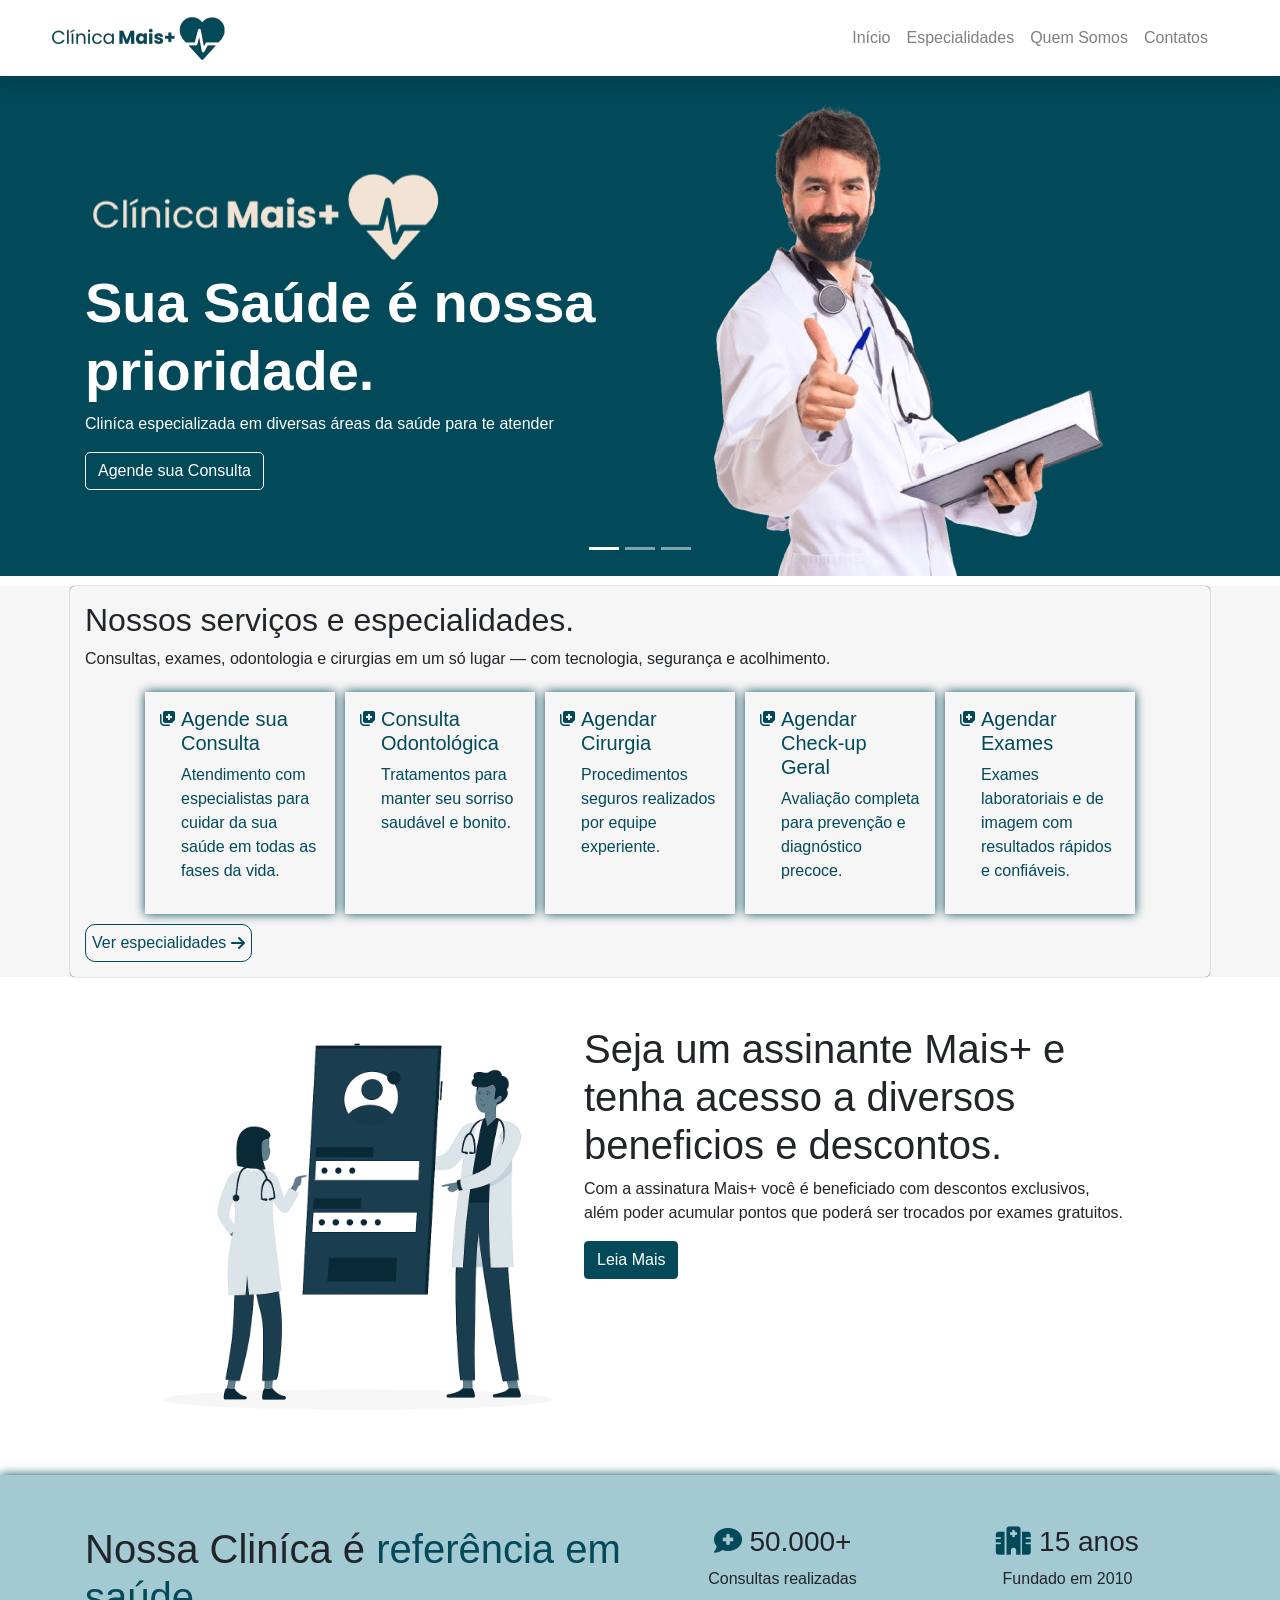
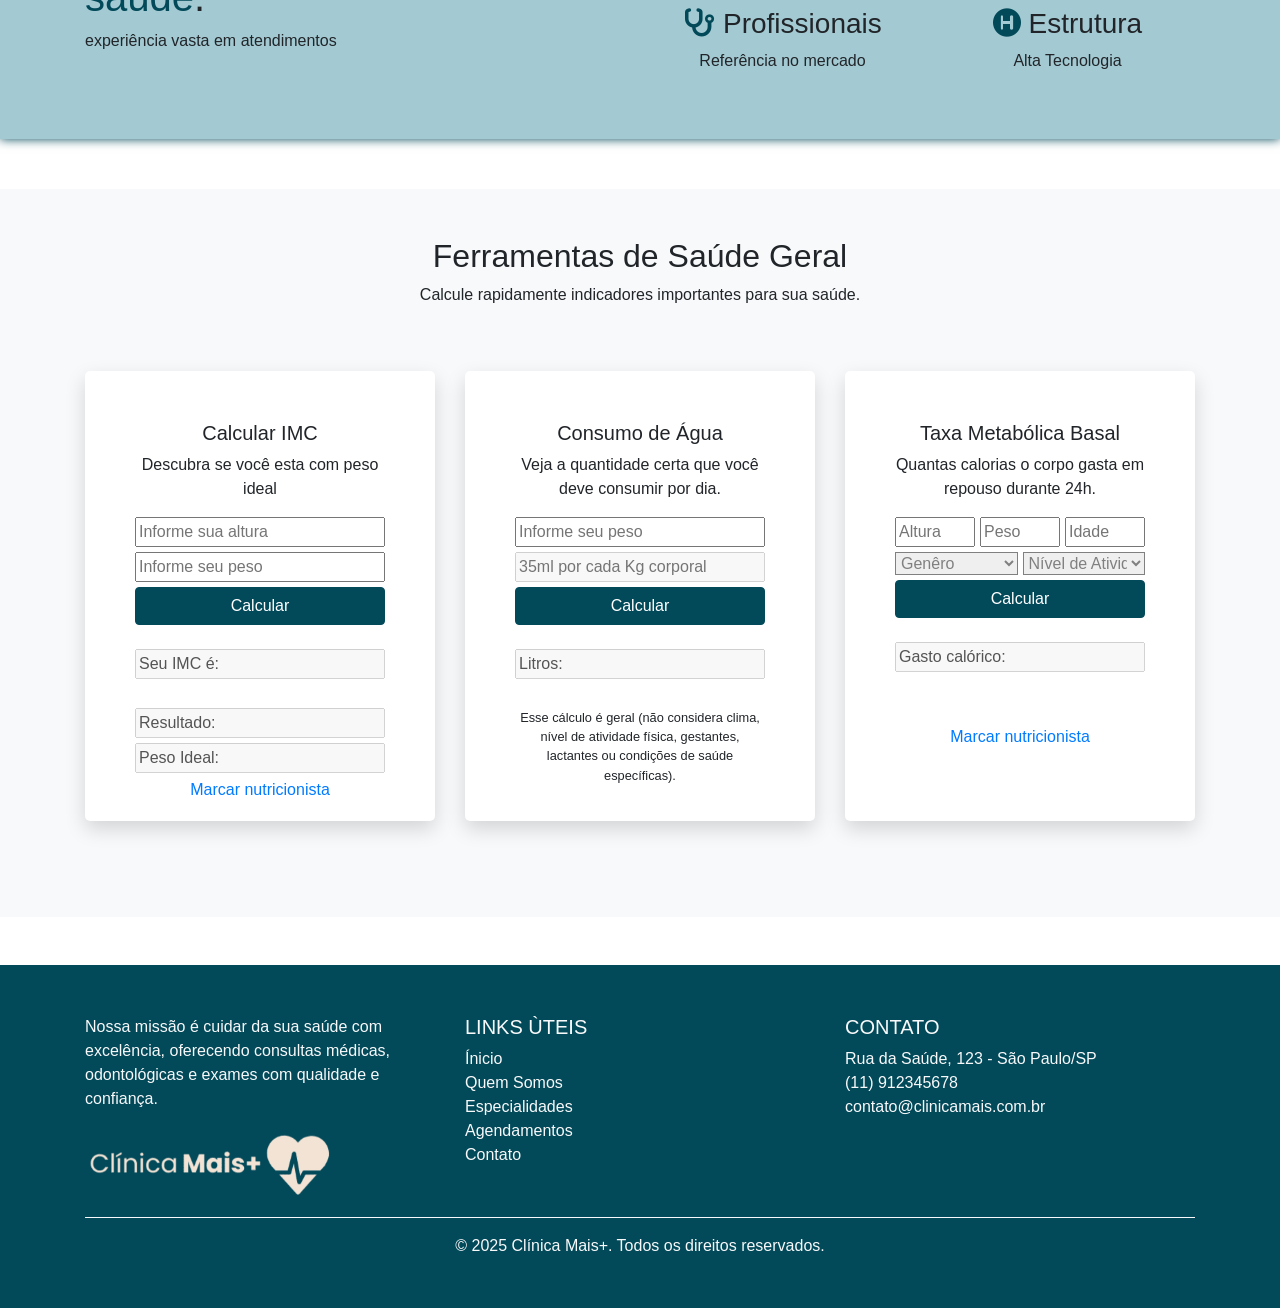
==== Frontend/index.html @ a471e12c "Add files via upload" ====
<!DOCTYPE html>
<html lang="pt-br">
  <head>
    <!-- Meta tags Obrigatórias -->
    <meta charset="utf-8">
    <meta name="viewport" content="width=device-width, initial-scale=1, shrink-to-fit=no">

    <!-- Bootstrap CSS -->
    <link rel="stylesheet" href="https://stackpath.bootstrapcdn.com/bootstrap/4.1.3/css/bootstrap.min.css" integrity="sha384-MCw98/SFnGE8fJT3GXwEOngsV7Zt27NXFoaoApmYm81iuXoPkFOJwJ8ERdknLPMO" crossorigin="anonymous">

    <!-- Font Awesome -->
    <link rel="stylesheet" href="https://use.fontawesome.com/releases/v5.3.1/css/all.css" integrity="sha384-mzrmE5qonljUremFsqc01SB46JvROS7bZs3IO2EmfFsd15uHvIt+Y8vEf7N7fWAU" crossorigin="anonymous">

    <!-- HTML5Shiv -->
    <!--[if lt IE 9]>
      <script src="https://oss.maxcdn.com/html5shiv/3.7.2/html5shiv.min.js"></script>
    <![endif]-->

    <!-- Estilo customizado -->
    <link rel="icon" href="imagens/favicon.png">
    <link rel="stylesheet" href="https://cdnjs.cloudflare.com/ajax/libs/font-awesome/6.4.0/css/all.min.css">


    <title>Cliníca Mais+ - A Cliníca da Familia</title>
    <link rel="stylesheet" href="css/style.css">
  </head>
  <body>
    <header id="topo">
        <nav class="navbar navbar-expand-sm navbar-light">
            <a class="navbar-brand" href=""><img src="img/logoBranco.png" width="250" alt=""></a>
            <button class="navbar-toggler" data-toggle="collapse" data-target="#nav-target">
                <span class="navbar-toggler-icon"></span>
            </button>
            
            <div class="collapse navbar-collapse" id="nav-target">
                <ul class="navbar-nav ml-auto">
                    <li class="nav-item">
                        <a class="nav-link link" href="index.html">Início</a>
                    </li>
                    <li class="nav-item">
                        <a class="nav-link link" href="especialidades.html">Especialidades</a>
                    </li>
                    <li class="nav-item">
                        <a class="nav-link link" href="Quem Somos.html">Quem Somos</a>
                    </li>
                    <li class="nav-item">
                        <a class="nav-link link mr-5" href="contatos.html">Contatos</a>
                    </li>
                </ul>
                <!-- <button id="botaoLogin" class="btn btn-primary botao-paciente" onclick="login()">Área do Paciente </button> -->
            </div>
        </nav>
        <!-- <div id="loginModal">
          <h1>Login</h1>

          <div class="formLogin">
            <input type="text" placeholder="Digite seu e-mail" name="" id="email">
            <input type="password" placeholder="Digite sua senha" name="senha" id="">
            <button onclick="window.location.href='area_do_cliente.html'">Entrar</button>
            <div class="login-link">
              <div class="text-center">
                <p>Não tem conta? <a href="Login_Cadastro_animado.html">Cadastre-se</a></p>
                <p>Esqueceu a senha? <a href="">Recuperar</a></p>
              </div>
            </div>
          </div>
        </div> -->
    </header>

    <section id="banner" class="">
        <div class="container verde ">
            <div class="row align-items-center">
                <div class="col-md-12">
                    <div id="carouselBanner" class="carousel slide" data-ride="carousel">
                        <ol class="carousel-indicators">
                            <li class="active" data-target="#carouselBanner" data-slide-to="0"></li>
                            <li data-target="#carouselBanner" data-slide-to="1"></li>
                            <li data-target="#carouselBanner" data-slide-to="2"></li>
                         </ol>
                        <div class="carousel-inner">
                            <div class="carousel-item active">
                                <div class="row align-items-center">
                                    <div class="col-md-6  ">
                                        <img src="img/Mais+.png" alt="">
                                        <h1 class="display-4">Sua Saúde é nossa prioridade.</h1>
                                        <p>Cliníca especializada em diversas áreas da saúde para te atender</p>
                                        <a href="agendateste.html">
                                            <button class="btn btn-primary">Agende sua Consulta</button>
                                        </a>
                                    </div>
                                    <div class=" d-sm-none d-md-block col-md-6">
                                        <img src="img/medico-com-o-polegar-acima-fundo-branco-removebg-preview.png" alt="">
                                    </div>
                                </div>
                            </div>

                            <div class="carousel-item">
                                <div class="row align-items-center">
                                    <div class="d-sm-none d-md-block col-md-6  ">
                                        <img src="img/Mais+.png" alt="">
                                        <h1 class="display-4">Profissionais capacitados.</h1>
                                        <p>Equipe especializada em diversas áreas da saúde, pronta para oferecer o melhor atendimento</p>
                                        <button class="btn btn-primary">Conheça Nossa Equipe</button>
                                    </div>
                                    <div class="col-md-6">
                                        <img src="img/close-na-equipe-medica-pronta-para-o-trabalho.jpg" width="500" alt="">
                                    </div>
                                </div>
                            </div>

                            <div class="carousel-item">
                                <div class="row align-items-center">
                                    <div class="d-sm-none d-md-block col-md-6  ">
                                        <img src="img/Mais+.png" alt="">
                                        <h1 class="display-4">Tecnologia que garante segurança e eficiência</h1>
                                        <p>Investimos em equipamentos avançados para diagnósticos precisos e tratamentos eficazes</p>
                                        <button class="btn btn-primary">Saiba Mais</button>
                                    </div>
                                    <div class="col-md-6">
                                        <img src="img/medico-monitorando-o-pulso-paciente (1).jpg" width="333" alt="">
                                    </div>
                                </div>
                            </div>
                        </div>
                    </div>
                </div>
            </div>

            </div>
    </section>

    <section id="banner2">

        <div class="container subbanner">
            <div class="row">
                <div class="col">
                    <h2>Nossos serviços e especialidades.</h2>
                    <p>Consultas, exames, odontologia e cirurgias em um só lugar — com tecnologia, segurança e acolhimento.</p>
                </div>
            </div>
            <div class="row d-flex justify-content-center">
                <div class="col-md-2 card-2">
                    <div class="icon">
                        <i class="fa-solid fa-notes-medical"></i>
                    </div>
                    <div>
                        <h5>Agende sua Consulta</h5>
                        <p>Atendimento com especialistas para cuidar da sua saúde em todas as fases da vida.</p>
                    </div>
                </div>
                <div class="col-md-2 card-2">
                    <div class="icon">
                        <i class="fa-solid fa-notes-medical"></i>
                    </div>
                    <div>
                        <h5>Consulta Odontológica</h5>
                        <p>Tratamentos para manter seu sorriso saudável e bonito.</p>
                    </div>
                </div>
                <div class="col-md-2 card-2">
                    <div class="icon">
                        <i class="fa-solid fa-notes-medical"></i>
                    </div>
                    <div>
                        <h5>Agendar Cirurgia</h5>
                        <p>Procedimentos seguros realizados por equipe experiente.</p>
                    </div>
    
                </div>
                <div class="col-md-2 card-2">
                    <div class="icon">
                        <i class="fa-solid fa-notes-medical"></i>
                    </div>
                    <div>
                        <h5>Agendar Check-up Geral</h5>
                        <p>Avaliação completa para prevenção e diagnóstico precoce.</p>
                    </div>
                    
                </div>
                <div class="col-md-2 card-2">
                    <div class="icon">
                        <i class="fa-solid fa-notes-medical"></i>
                    </div>
                    <div>
                        <h5>Agendar Exames</h5>
                        <p>Exames laboratoriais e de imagem com resultados rápidos e confiáveis.</p>
                    </div>
                    
                </div>
            </div>
            <a href="especialidades.html">
                <button>Ver especialidades<i class="fa-solid fa-arrow-right"></i></button>
            </a>
        </div>
    </section>
    
    <section id="">
        <div class="container mt-5">
            <div class="row justify-content-center">
                <div class="col-md-4 mr-5">
                    <img src="img/ChatGPT Image 31_08_2025, 14_04_39.png" width="400" alt="">
                </div>
                <div class="col-md-6">
                    <h1>Seja um assinante Mais+ e tenha acesso a diversos beneficios e descontos.</h1>
                    <p>Com a assinatura Mais+ você é beneficiado com descontos exclusivos, além poder acumular pontos que poderá ser trocados por exames gratuitos.</p>
                    <button class="btn btn-primary botao-paciente">Leia Mais</button>
                </div>
            </div>
            
            
        </div>
    </section>
    
    <section id="atendimento-sessao">
        <div class="container">
            <div class="row">
                <div class="col-md-6">
                    <h1>Nossa Cliníca é <span class="verde-texto">referência em saúde</span>.</h1>
                    <p>experiência vasta em atendimentos</p>
                </div>
                <div class="col-md-6">
                    <div class="row text-center">
                        <div class="col-md-6">
                            <h3> 
                            <i class="fa-solid fa-comment-medical"></i>
                                50.000+</h3>
                            <p>Consultas realizadas</p>
                            <h3>
                                <i class="fa-solid fa-stethoscope"></i>
                                Profissionais</h3>
                                <p>Referência no mercado</p>
                        </div>
                        <div class="col-md-6">
                            <h3>
                                <i class="fa-solid fa-hospital"></i>
                                15 anos</h3>
                                <p>Fundado em 2010</p>
                                <h3>
                                    <i class="fa-solid fa-circle-h"></i>
                                    Estrutura
                                </h3>
                                <p>Alta Tecnologia</p>
                        </div>
                    </div>
                </div>
            </div>
        </div>
    </section>
    <section id="ferramentas" class="bg-light py-5">
        <div class="container text-center">
        <h2>Ferramentas de Saúde Geral</h2>
        <p>Calcule rapidamente indicadores importantes para sua saúde.</p>
        <div class="row py-5">
          <div class="col-lg-4">
            <div class="calcular-imc">
              <h5>Calcular IMC</h5>
              <p>Descubra se você esta com peso ideal</p>
              <div class="form-imc">
                <input type="text" id="altura" placeholder="Informe sua altura">
                <input type="text" id="peso" placeholder="Informe seu peso">
              </div>
              <button class="btn btn-info botao-paciente" onclick="calcularIMC()">Calcular</button>
              <br>
              <input type="text" id="input-imc" value="Seu IMC é: " disabled>
              <br>
              <input type="text" name="" value="Resultado:" id="resultado-label" disabled id="">
              <input type="text" name="" value="Peso Ideal:" id="peso-ideal" disabled id="">
              <a href="">Marcar nutricionista</a>
            </div>
          </div>
          <div class="col-lg-4">
            <div class="calcular-imc">
              <h5>Consumo de Água</h5>
              <p>Veja a quantidade certa que você deve consumir por dia.</p>
              <div class="form-imc">
                <input type="text" id="peso-agua" placeholder="Informe seu peso">
                <input type="text" placeholder="35ml por cada Kg corporal"  disabled name="" id="">
              </div>
              <button class="btn btn-info botao-paciente" onclick="calcularAgua()">Calcular</button>
              <br>
              <input type="text" id="input-litros" value="Litros: " disabled>
              <br>
              <div>
                <label id="label-obs-agua" for="">Esse cálculo é geral (não considera clima, nível de atividade física, gestantes, lactantes ou condições de saúde específicas).</label>
              </div>
            </div>
          </div>
          <div class="col-lg-4">
            <div class="calcular-imc">
              <h5>Taxa Metabólica Basal</h5>
              <p>Quantas calorias o corpo gasta em repouso durante 24h.</p>
              <div class="form-TMB">
                <input type="text" id="altura-TMB" placeholder="Altura">
                <input type="text" id="peso-TMB" placeholder="Peso">
                <input type="text" id="idade-TMB" placeholder="Idade">
              </div>
              <div class="form-TMB-select">
                <select name="" id="genero">
                  <option value="">Genêro</option>
                  <option value="M">Masculino</option>
                  <option value="F">Feminino</option>
                </select>
                <select name="" id="atividade">
                  <option value="">Nível de Atividade</option>
                  <option value="1">Sedentário</option>
                  <option value="2">Levemente ativo</option>
                  <option value="3">Moderadamente ativo</option>
                  <option value="4">Muito ativo</option>
                  <option value="5">Extremamente ativo</option>
                </select>
              </div>
              <button class="btn btn-info botao-paciente" onclick="calcularTMB()">Calcular</button>
              <br>
              <input type="text" id="input-tmb" value="Gasto calórico: " disabled>
              <br>
              <label id="resultado-label" for=""></label>
              <br>
              <label id="peso-ideal" for=""></label>
              <a href="">Marcar nutricionista</a>
            </div>
          </div>
        </div>
      </div>
    </section>

    <footer id="footer" class=" mt-5">
        <div class="container">
            <div class="row">   
                <div class="col-md-4 text-light">
                    <p>Nossa missão é cuidar da sua saúde com excelência, oferecendo consultas médicas, odontológicas e exames com qualidade e confiança.</p>
                    <img src="img/Mais+.png" width="250" alt="">
                </div>
                <div class="col-md-4 mb-3">
                    <h5 class="text-uppercase text-light">Links ùteis</h5>
                    <ul class="list-unstyled">
                        <li><a href="indexbootsrap.html" class="text-light text-decoration-none">Ínicio</a></li>
                        <li><a href="Quem Somos.html" class="text-light text-decoration-none">Quem Somos</a></li>
                        <li><a href="especialidades.html" class="text-light text-decoration-none">Especialidades</a></li>
                        <li><a href="agendamento.html" class="text-light text-decoration-none">Agendamentos</a></li>
                        <li><a href="#" class="text-light text-decoration-none">Contato</a></li>

                    </ul>
                </div>
                <div class="col-lg-4">
                    <h5 class="text-uppercase text-light">Contato</h5>
                    <ul class="list-unstyled">
                        <li><a href="" class="text-light text-decoration-none">Rua da Saúde, 123 - São Paulo/SP</a></li>
                        <li><a href="" class="text-light text-decoration-none">(11) 912345678</a></li>
                        <li><a href="" class="text-light text-decoration-none">contato@clinicamais.com.br</a></li>
                    </ul>
                </div>

                
            </div>
            <hr class="border-light">
            <div class="text-center text-light">
                <p class="mb-0">&copy; 2025 Clínica Mais+. Todos os direitos reservados.</p>
            </div>
        </div>
    </footer>
    <!-- JavaScript (Opcional) -->
    <!-- jQuery primeiro, depois Popper.js, depois Bootstrap JS -->
     <script src="script/script.js"></script>
    <script src="https://code.jquery.com/jquery-3.3.1.slim.min.js" integrity="sha384-q8i/X+965DzO0rT7abK41JStQIAqVgRVzpbzo5smXKp4YfRvH+8abtTE1Pi6jizo" crossorigin="anonymous"></script>
    <script src="https://cdnjs.cloudflare.com/ajax/libs/popper.js/1.14.3/umd/popper.min.js" integrity="sha384-ZMP7rVo3mIykV+2+9J3UJ46jBk0WLaUAdn689aCwoqbBJiSnjAK/l8WvCWPIPm49" crossorigin="anonymous"></script>
    <script src="https://stackpath.bootstrapcdn.com/bootstrap/4.1.3/js/bootstrap.min.js" integrity="sha384-ChfqqxuZUCnJSK3+MXmPNIyE6ZbWh2IMqE241rYiqJxyMiZ6OW/JmZQ5stwEULTy" crossorigin="anonymous"></script>
  </body>
</html>
---- Frontend/css/style.css ----
html {
  scroll-behavior: smooth;
}
#dados-pessoais,
#consultas,
#exames,
#historico {
  scroll-margin-top: 160px; 
  opacity: 0.2;
  transition: 0.4s ease;
}
img, input, button, select{
            outline: none;
        }
        #topo{
            opacity: 0;
            transition: 0.5s ease;
        }
        .verde{
            background-color: #024959;
            color: white;
        }

        .botao-paciente{
            background-color: #024959;
            border: 1px solid #024959;
            transition: 0.3s;
        }
        #footer{
            padding: 50px;
            background: #024959;
        }

        .botao-paciente:hover{
            background-color: white;
            border: 1px solid #024959;
            color: #024959;
        }
        .card{
            border-radius: 10px;
            cursor: pointer;
            transition: 0.3s;
            box-shadow: 0 0 2px black;
        }

        .card:hover{
            transform: scale(1.04);
        }

        #banner{
            background-color: #024959;
            opacity: 0.2;
            transition: 0.5s ease;
        }

        #banner h1{
            font-weight: 700;
        }

        #banner button{
            background-color: #024959 !important;
            border: 1px solid white !important;
            border-radius: 5px;
            transition: 0.5s !important;
        }

        #banner button:hover{
            background-color: white !important;
            color: #024959 !important;
        }

        #controle{
            background-color: #024959;
        }

        #atendimento-sessao{
            padding: 50px;
            margin: 50px 0;
            background-color: #a3cad3;
            box-shadow: 0 0 10px #024959;
        }

        #atendimento-sessao i{
            color: #024959;
        }

        .verde-texto{
            color: #024959;
        }

        .card-agendamento{
            margin: 20px 0;
            padding: 15px;
            border-radius: 5px;
            box-shadow: 0 0 2px black;
        }

        #agendamento input, select{
            padding: 10px;
        }
        #agendamento .cpf, .data{
            width: 100%;
        }
        #agendamento .data input{
            width: 100%;
        }

        .botan-buscar-horario{
            margin: 10px 0;
        }
        #quem-somos img{
            box-shadow: 0 0 5px black;
            border-radius: 5px
        }

        .quem-somos{
            margin: 50px 0;
        }

        .subbanner{
            background-color: #f6f6f6;
            border-radius: 5px;
            box-shadow: 0 0 1px black;
            padding: 15px;
        }
        
        #banner2{
            margin-top: 10px;
            background-color: #f6f6f6;
        }
        .subbanner button{
            padding: 6px;
            cursor: pointer;
            border-radius: 10px;
            background-color: #f6f6f6;
            color: #024959;
            border: 1px solid #024959;
            display: flex;
            gap: 5px;
            align-items: center;
            margin-top: 5px;
        }

        .subbanner button:hover{
            box-shadow: 0 0 5px #024959;
        }
        .card-2{
            background-color: #f6f6f6;
            color: #024959;
            box-shadow: 0 0 10px #024959;
            margin: 5px;
            display: flex;
            padding: 15px;
            gap: 5px;
        }
        .card-2:hover{
            background-color: #024959;
            color: white;
            box-shadow: 0 0 2px black;
        }
        .card2-b{
            display: flex;
            flex-direction: column;
            justify-content: space-around;
        }

        #saude-controle-qualidade{
        background-color: #f6f6f6;
        padding: 50px 0;
    }
    .card-scq{
        display: flex;
        flex-direction: column;
        align-items: center;
        gap: 5px;
        text-align: center;
        background-color: white;
        border-radius: 5px;
        padding: 10px;
        margin: 1px;
        transition: 0.3s ease, box-shadow 0.3s ease;
    }

    .card-scq:hover{
        transform: translateY(-8px);
        box-shadow: 0px 8px 10px rgba(0,0,0,0.15);
    }
    .card-scq img{
        box-shadow: 0 0 5px black;
        border-radius: 5px;
    }
    #unidades{
        background-color: #f6f6f6;
        padding: 2px 0;
    }

    .card-unidades{
        background-color: white;
        padding: 15px 0;
        transition: 0.3s ease;
        border-radius: 5px;
        box-shadow: 0 0 1px black;
    }

    .card-unidades:hover{
        transform: translateY(-8px);
        box-shadow: 0px 5px 10px rgba(0,0,0,0.15);
    }
    .card-unidades img{
        border-radius: 5px;
        box-shadow: 0 0 5px black;
        margin-bottom: 5px;
    }

    .desc-unidades{
        text-align: start;
        padding: 0 10px;
    }

    #banner-agendamento{
        background-color: #024959;
        color: white;
        margin: 20px 0;
        max-height: 0;
        transition: 0.5s ease;
        opacity: 0.1;
    }

    #info-pessoais, #horarios{
        box-shadow: 0 0 10px rgba(0,0,0,0.3);
        border-radius: 5px;
        padding: 30px;
        transition: 0.5s ease;
        opacity: 0.2;
    }
    #info-pessoais{
        position: sticky !important;
        top: 110px;
    }
    .calcular-imc{
          background-color: white;
          display: flex;
          flex-direction: column;
          padding: 50px;
          height: 450px;
          border-radius: 5px;
          box-shadow: 0 8px 20px rgba(0,0,0,0.15);
          transition: 0.3s;
        }

        .calcular-imc input{
          width: 100%;
          margin-bottom: 5px;
        }

        .calcular-imc label{
          margin: 0;
          padding: 0;
        }
        .fechar{
          display: none;
        }
        #label-obs-agua{
          margin: 0;
          font-size: 0.8em;
        }
        .form-TMB{
          display: flex;
          gap: 5px;
        }
        .form-TMB-select{
          display: flex;
          gap: 5px;
          justify-content: space-between;
        }
        .form-TMB-select select{
          width: 50%;
          padding: 1px;
          margin-bottom: 5px;
          border: 1px solid gray;
          color: gray;
        }
        header{
          transition: 0.3s;
          position: sticky !important;
          top: 0;
          box-shadow: 0 8px 20px rgba(0,0,0,0.15);
          z-index: 1;
          background-color: white;
          overflow: hidden;
        }

        #loginModal{
          width: 100%;
          display: flex;
          transition: 0.5s ease;
          justify-content: center;
          align-items: center;
          flex-direction: column;
          background-color: white;
          max-height: 0;
          overflow: hidden;
        }
        #loginModal.abrir{
          max-height: 300px;
          margin-bottom: 10px;
        }
        .formLogin{
          gap: 10px;
          display: flex;
          flex-direction: column;
          width: 300px;
        }
        .formLogin input, button{
          padding: 5px;
          border-radius: 5px;
          border: 1px solid #a3cad3;
        }
        .formLogin label{
          margin: 0;
          padding: 0;
        }
        .formLogin button{
          background-color: #024959;
          color: white;
          cursor: pointer;
          transition: 0.3s;
        }
        .formLogin button:hover{
          background-color: white;
          color: #024959;
          border: 1px solid #024959;
          transform: scale(1.05);
        }

        .login-link{
          display: flex;
          flex-direction: column;
        }
        .login-link p{
          margin: 0;
          padding: 0;
          color: gray;
        }
        .unidades {
    background-color: #f6f6f6;
    padding: 5rem 0;
}

/* Cards das unidades */
.unidade-card {
    padding: 1rem;
    border: 0;
    box-shadow: 0 4px 15px rgba(0,0,0,0.1);
    border-radius: 8px;
    height: 100%;
}

.unidade-card img {
    border-radius: 8px;
    margin-bottom: 1rem;
    width: 100%;
    object-fit: cover;
}

        .map-responsive {
    overflow: hidden;
    padding-bottom: 56.25%; /* 16:9 */
    position: relative;
    height: 0;
    margin-bottom: 1rem;
}
.map-responsive iframe {
    position: absolute;
    top: 0;
    left: 0;
    width: 100%;
    height: 100%;
    border-radius: 8px;
    border: 0;
}

/* Formulário de contato */
.form-contato-card {
    padding: 2rem;
    border: 0;
    box-shadow: 0 4px 15px rgba(0,0,0,0.1);
    border-radius: 8px;
    background-color: #fff;
}

.form-contato-card .form-label {
    font-weight: 500;
}

.form-contato-card .form-control {
    border-radius: 6px;
    border: 1px solid #ccc;
}

.form-contato-card .btn-primary {
    background-color: #024959;
    border-color: #024959;
}
.form-contato-card .btn-primary:hover {
    background-color: #017180;
    border-color: #017180;
}

        .color-custom {
    background-color: #024959 !important;
}


.list-group-item.active {
    background-color: #024959 !important;
    border-color: #024959 !important;
}

.btn-primary {
}

.btn-info {
    background-color: #024959 !important;
    border-color: #024959 !important;
}

#menu_lateral_cliente{
    position: sticky !important;
    top: 160px;
    opacity: 0.3;
    transition: 0.4s ease;
}

.cinza{
    background-color: #f8f9fa;
}

.card-especialidades{
    box-shadow: 0 8px 10px rgba(0,0,0,0.15);
    padding: 20px;
    border-radius: 10px;
    transition: 0.3s ease;
    height: 170px;
}
.card-especialidades:hover{
    transform: scale(1.05);
}

.img{
    border-radius: 10px;
    box-shadow: 0 0 10px black;
}

#bannerAreaCliente{
    max-height: 0;
    overflow: hidden;
    opacity: 0.2;
    transition: 0.3s ease;
}
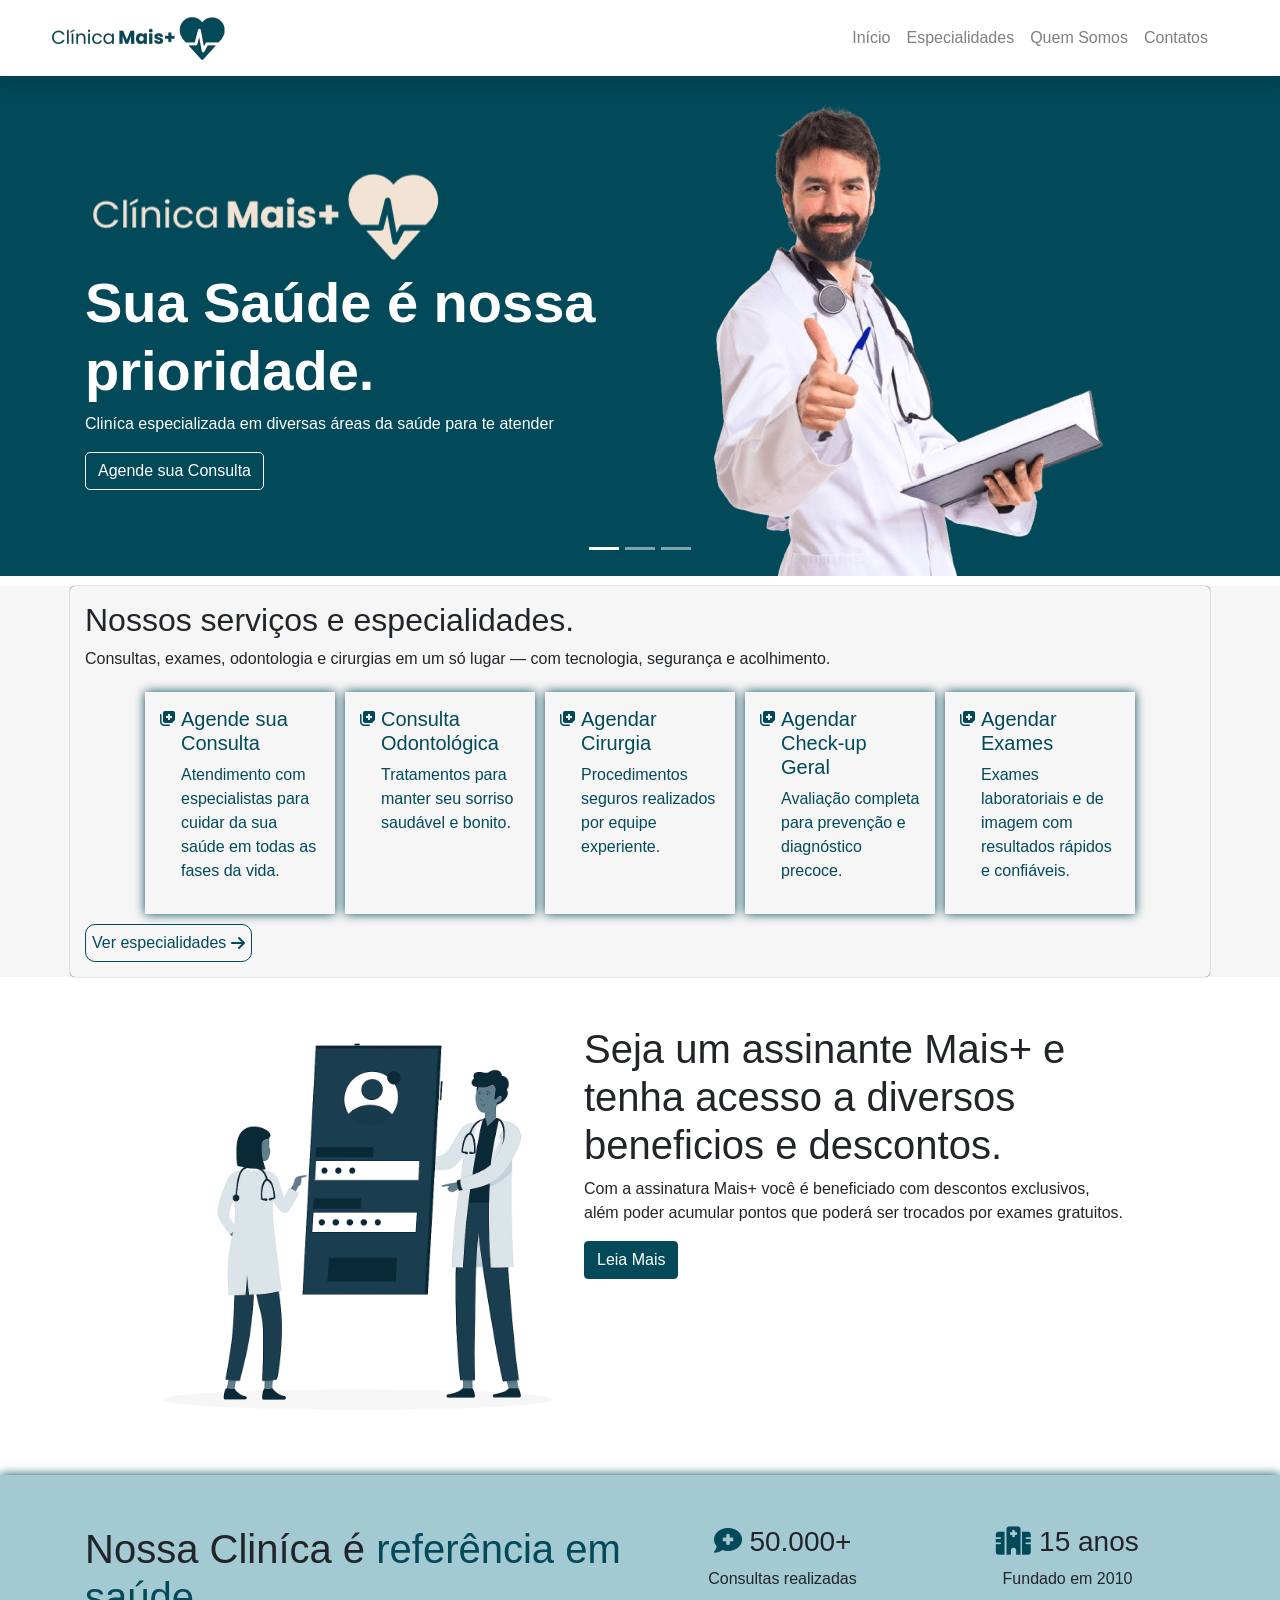
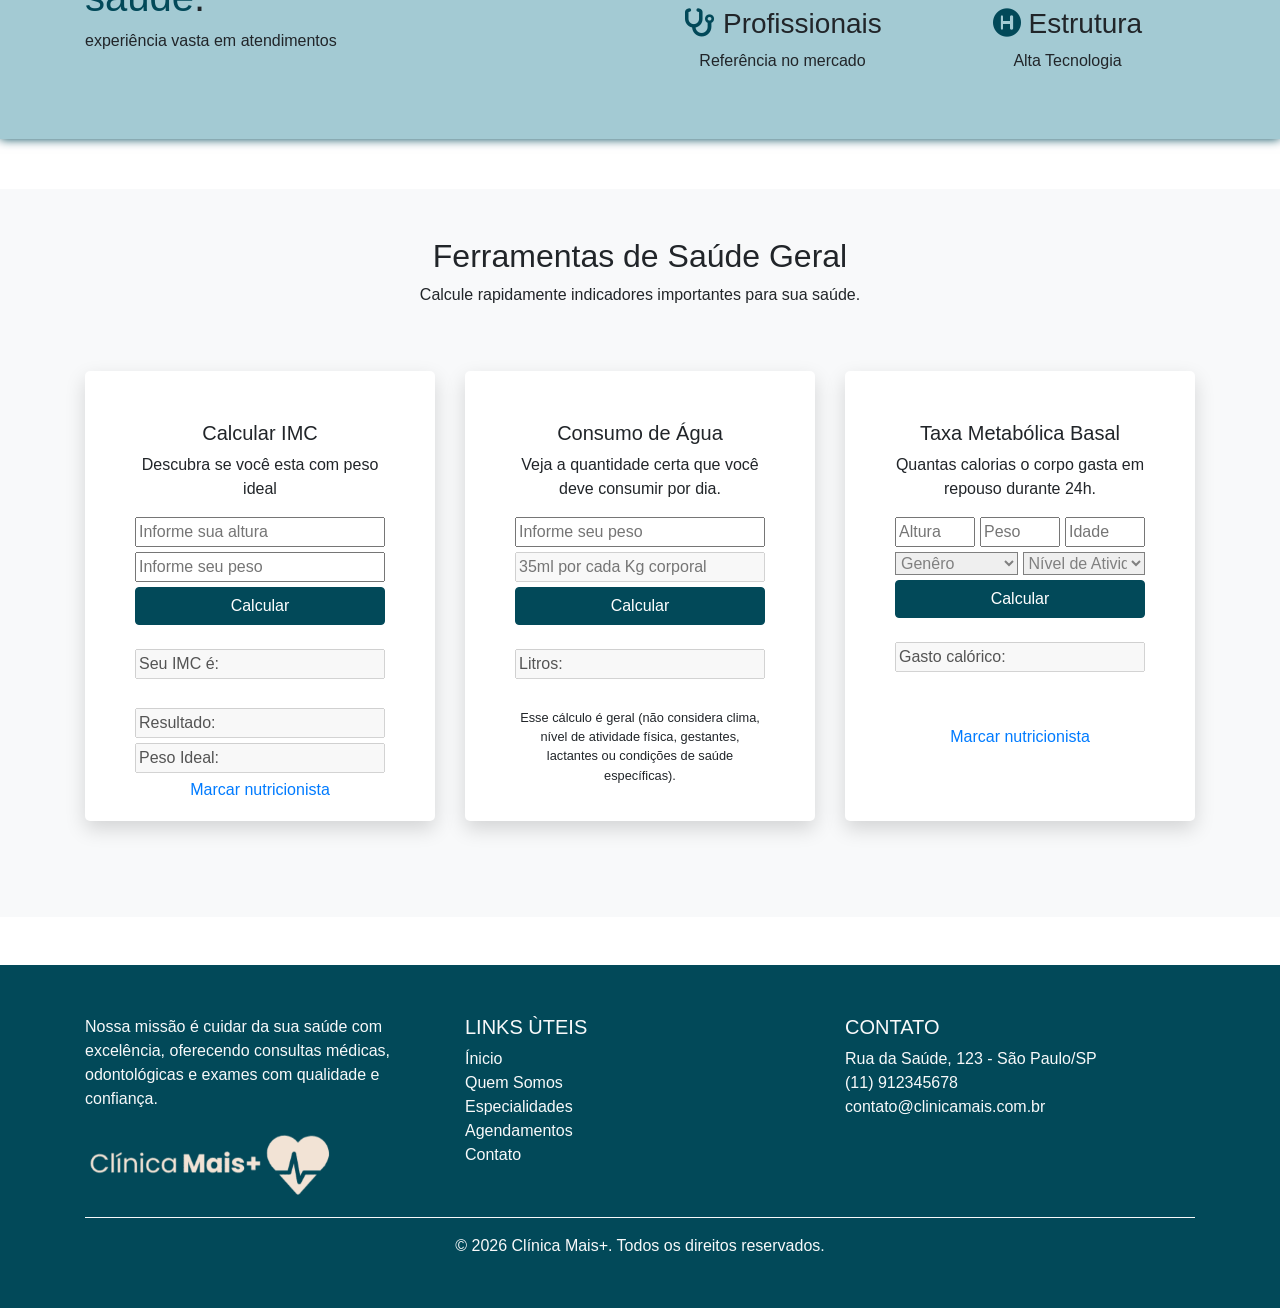
==== commit 46d510ad: "Add files via upload" ====
--- a/Frontend/index.html
+++ b/Frontend/index.html
@@ -1,56 +1,69 @@
 <!DOCTYPE html>
 <html lang="pt-br">
-  <head>
-    <!-- Meta tags Obrigatórias -->
-    <meta charset="utf-8">
-    <meta name="viewport" content="width=device-width, initial-scale=1, shrink-to-fit=no">
-
-    <!-- Bootstrap CSS -->
-    <link rel="stylesheet" href="https://stackpath.bootstrapcdn.com/bootstrap/4.1.3/css/bootstrap.min.css" integrity="sha384-MCw98/SFnGE8fJT3GXwEOngsV7Zt27NXFoaoApmYm81iuXoPkFOJwJ8ERdknLPMO" crossorigin="anonymous">
-
-    <!-- Font Awesome -->
-    <link rel="stylesheet" href="https://use.fontawesome.com/releases/v5.3.1/css/all.css" integrity="sha384-mzrmE5qonljUremFsqc01SB46JvROS7bZs3IO2EmfFsd15uHvIt+Y8vEf7N7fWAU" crossorigin="anonymous">
-
-    <!-- HTML5Shiv -->
-    <!--[if lt IE 9]>
+    <head>
+        <!-- Meta tags Obrigatórias -->
+        <meta charset="utf-8">
+        <meta name="viewport"
+            content="width=device-width, initial-scale=1, shrink-to-fit=no">
+
+        <!-- Bootstrap CSS -->
+        <link rel="stylesheet"
+            href="https://stackpath.bootstrapcdn.com/bootstrap/4.1.3/css/bootstrap.min.css"
+            integrity="sha384-MCw98/SFnGE8fJT3GXwEOngsV7Zt27NXFoaoApmYm81iuXoPkFOJwJ8ERdknLPMO"
+            crossorigin="anonymous">
+
+        <!-- Font Awesome -->
+        <link rel="stylesheet"
+            href="https://use.fontawesome.com/releases/v5.3.1/css/all.css"
+            integrity="sha384-mzrmE5qonljUremFsqc01SB46JvROS7bZs3IO2EmfFsd15uHvIt+Y8vEf7N7fWAU"
+            crossorigin="anonymous">
+
+        <!-- HTML5Shiv -->
+        <!--[if lt IE 9]>
       <script src="https://oss.maxcdn.com/html5shiv/3.7.2/html5shiv.min.js"></script>
     <![endif]-->
 
-    <!-- Estilo customizado -->
-    <link rel="icon" href="imagens/favicon.png">
-    <link rel="stylesheet" href="https://cdnjs.cloudflare.com/ajax/libs/font-awesome/6.4.0/css/all.min.css">
-
-
-    <title>Cliníca Mais+ - A Cliníca da Familia</title>
-    <link rel="stylesheet" href="css/style.css">
-  </head>
-  <body>
-    <header id="topo">
-        <nav class="navbar navbar-expand-sm navbar-light">
-            <a class="navbar-brand" href=""><img src="img/logoBranco.png" width="250" alt=""></a>
-            <button class="navbar-toggler" data-toggle="collapse" data-target="#nav-target">
-                <span class="navbar-toggler-icon"></span>
-            </button>
-            
-            <div class="collapse navbar-collapse" id="nav-target">
-                <ul class="navbar-nav ml-auto">
-                    <li class="nav-item">
-                        <a class="nav-link link" href="index.html">Início</a>
-                    </li>
-                    <li class="nav-item">
-                        <a class="nav-link link" href="especialidades.html">Especialidades</a>
-                    </li>
-                    <li class="nav-item">
-                        <a class="nav-link link" href="Quem Somos.html">Quem Somos</a>
-                    </li>
-                    <li class="nav-item">
-                        <a class="nav-link link mr-5" href="contatos.html">Contatos</a>
-                    </li>
-                </ul>
-                <!-- <button id="botaoLogin" class="btn btn-primary botao-paciente" onclick="login()">Área do Paciente </button> -->
-            </div>
-        </nav>
-        <!-- <div id="loginModal">
+        <!-- Estilo customizado -->
+        <link rel="icon" href="imagens/favicon.png">
+        <link rel="stylesheet"
+            href="https://cdnjs.cloudflare.com/ajax/libs/font-awesome/6.4.0/css/all.min.css">
+
+        <title>Cliníca Mais+ - A Cliníca da Familia</title>
+        <link rel="stylesheet" href="css/style.css">
+    </head>
+    <body>
+        <header id="topo">
+            <nav class="navbar navbar-expand-sm navbar-light">
+                <a class="navbar-brand" href><img src="img/logoBranco.png"
+                        width="250" alt></a>
+                <button class="navbar-toggler" data-toggle="collapse"
+                    data-target="#nav-target">
+                    <span class="navbar-toggler-icon"></span>
+                </button>
+
+                <div class="collapse navbar-collapse" id="nav-target">
+                    <ul class="navbar-nav ml-auto">
+                        <li class="nav-item">
+                            <a class="nav-link link"
+                                href="index.html">Início</a>
+                        </li>
+                        <li class="nav-item">
+                            <a class="nav-link link"
+                                href="especialidades.html">Especialidades</a>
+                        </li>
+                        <li class="nav-item">
+                            <a class="nav-link link" href="Quem Somos.html">Quem
+                                Somos</a>
+                        </li>
+                        <li class="nav-item">
+                            <a class="nav-link link mr-5"
+                                href="contatos.html">Contatos</a>
+                        </li>
+                    </ul>
+                    <!-- <button id="botaoLogin" class="btn btn-primary botao-paciente" onclick="login()">Área do Paciente </button> -->
+                </div>
+            </nav>
+            <!-- <div id="loginModal">
           <h1>Login</h1>
 
           <div class="formLogin">
@@ -65,304 +78,391 @@
             </div>
           </div>
         </div> -->
-    </header>
-
-    <section id="banner" class="">
-        <div class="container verde ">
-            <div class="row align-items-center">
-                <div class="col-md-12">
-                    <div id="carouselBanner" class="carousel slide" data-ride="carousel">
-                        <ol class="carousel-indicators">
-                            <li class="active" data-target="#carouselBanner" data-slide-to="0"></li>
-                            <li data-target="#carouselBanner" data-slide-to="1"></li>
-                            <li data-target="#carouselBanner" data-slide-to="2"></li>
-                         </ol>
-                        <div class="carousel-inner">
-                            <div class="carousel-item active">
-                                <div class="row align-items-center">
-                                    <div class="col-md-6  ">
-                                        <img src="img/Mais+.png" alt="">
-                                        <h1 class="display-4">Sua Saúde é nossa prioridade.</h1>
-                                        <p>Cliníca especializada em diversas áreas da saúde para te atender</p>
-                                        <a href="agendateste.html">
-                                            <button class="btn btn-primary">Agende sua Consulta</button>
-                                        </a>
-                                    </div>
-                                    <div class=" d-sm-none d-md-block col-md-6">
-                                        <img src="img/medico-com-o-polegar-acima-fundo-branco-removebg-preview.png" alt="">
+        </header>
+
+        <section id="banner" class>
+            <div class="container verde ">
+                <div class="row align-items-center">
+                    <div class="col-md-12">
+                        <div id="carouselBanner" class="carousel slide"
+                            data-ride="carousel">
+                            <ol class="carousel-indicators">
+                                <li class="active" data-target="#carouselBanner"
+                                    data-slide-to="0"></li>
+                                <li data-target="#carouselBanner"
+                                    data-slide-to="1"></li>
+                                <li data-target="#carouselBanner"
+                                    data-slide-to="2"></li>
+                            </ol>
+                            <div class="carousel-inner">
+                                <div class="carousel-item active">
+                                    <div class="row align-items-center">
+                                        <div class="col-md-6  ">
+                                            <img src="img/Mais+.png" alt>
+                                            <h1 class="display-4">Sua Saúde é
+                                                nossa prioridade.</h1>
+                                            <p>Cliníca especializada em diversas
+                                                áreas da saúde para te
+                                                atender</p>
+                                            <a href="agendateste.html">
+                                                <button
+                                                    class="btn btn-primary">Agende
+                                                    sua Consulta</button>
+                                            </a>
+                                        </div>
+                                        <div
+                                            class=" d-sm-none d-md-block col-md-6">
+                                            <img
+                                                src="img/medico-com-o-polegar-acima-fundo-branco-removebg-preview.png"
+                                                alt>
+                                        </div>
                                     </div>
                                 </div>
-                            </div>
-
-                            <div class="carousel-item">
-                                <div class="row align-items-center">
-                                    <div class="d-sm-none d-md-block col-md-6  ">
-                                        <img src="img/Mais+.png" alt="">
-                                        <h1 class="display-4">Profissionais capacitados.</h1>
-                                        <p>Equipe especializada em diversas áreas da saúde, pronta para oferecer o melhor atendimento</p>
-                                        <button class="btn btn-primary">Conheça Nossa Equipe</button>
-                                    </div>
-                                    <div class="col-md-6">
-                                        <img src="img/close-na-equipe-medica-pronta-para-o-trabalho.jpg" width="500" alt="">
+
+                                <div class="carousel-item">
+                                    <div class="row align-items-center">
+                                        <div
+                                            class="d-sm-none d-md-block col-md-6  ">
+                                            <img src="img/Mais+.png" alt>
+                                            <h1 class="display-4">Profissionais
+                                                capacitados.</h1>
+                                            <p>Equipe especializada em diversas
+                                                áreas da saúde, pronta para
+                                                oferecer o melhor
+                                                atendimento</p>
+                                            <button
+                                                class="btn btn-primary">Conheça
+                                                Nossa Equipe</button>
+                                        </div>
+                                        <div class="col-md-6">
+                                            <img
+                                                src="img/close-na-equipe-medica-pronta-para-o-trabalho.jpg"
+                                                width="500" alt>
+                                        </div>
                                     </div>
                                 </div>
-                            </div>
-
-                            <div class="carousel-item">
-                                <div class="row align-items-center">
-                                    <div class="d-sm-none d-md-block col-md-6  ">
-                                        <img src="img/Mais+.png" alt="">
-                                        <h1 class="display-4">Tecnologia que garante segurança e eficiência</h1>
-                                        <p>Investimos em equipamentos avançados para diagnósticos precisos e tratamentos eficazes</p>
-                                        <button class="btn btn-primary">Saiba Mais</button>
-                                    </div>
-                                    <div class="col-md-6">
-                                        <img src="img/medico-monitorando-o-pulso-paciente (1).jpg" width="333" alt="">
+
+                                <div class="carousel-item">
+                                    <div class="row align-items-center">
+                                        <div
+                                            class="d-sm-none d-md-block col-md-6  ">
+                                            <img src="img/Mais+.png" alt>
+                                            <h1 class="display-4">Tecnologia que
+                                                garante segurança e
+                                                eficiência</h1>
+                                            <p>Investimos em equipamentos
+                                                avançados para diagnósticos
+                                                precisos e tratamentos
+                                                eficazes</p>
+                                            <button
+                                                class="btn btn-primary">Saiba
+                                                Mais</button>
+                                        </div>
+                                        <div class="col-md-6">
+                                            <img
+                                                src="img/medico-monitorando-o-pulso-paciente (1).jpg"
+                                                width="333" alt>
+                                        </div>
                                     </div>
                                 </div>
                             </div>
                         </div>
                     </div>
                 </div>
-            </div>
-
-            </div>
-    </section>
-
-    <section id="banner2">
-
-        <div class="container subbanner">
-            <div class="row">
-                <div class="col">
-                    <h2>Nossos serviços e especialidades.</h2>
-                    <p>Consultas, exames, odontologia e cirurgias em um só lugar — com tecnologia, segurança e acolhimento.</p>
-                </div>
-            </div>
-            <div class="row d-flex justify-content-center">
-                <div class="col-md-2 card-2">
-                    <div class="icon">
-                        <i class="fa-solid fa-notes-medical"></i>
-                    </div>
-                    <div>
-                        <h5>Agende sua Consulta</h5>
-                        <p>Atendimento com especialistas para cuidar da sua saúde em todas as fases da vida.</p>
-                    </div>
-                </div>
-                <div class="col-md-2 card-2">
-                    <div class="icon">
-                        <i class="fa-solid fa-notes-medical"></i>
-                    </div>
-                    <div>
-                        <h5>Consulta Odontológica</h5>
-                        <p>Tratamentos para manter seu sorriso saudável e bonito.</p>
-                    </div>
-                </div>
-                <div class="col-md-2 card-2">
-                    <div class="icon">
-                        <i class="fa-solid fa-notes-medical"></i>
-                    </div>
-                    <div>
-                        <h5>Agendar Cirurgia</h5>
-                        <p>Procedimentos seguros realizados por equipe experiente.</p>
-                    </div>
-    
-                </div>
-                <div class="col-md-2 card-2">
-                    <div class="icon">
-                        <i class="fa-solid fa-notes-medical"></i>
-                    </div>
-                    <div>
-                        <h5>Agendar Check-up Geral</h5>
-                        <p>Avaliação completa para prevenção e diagnóstico precoce.</p>
-                    </div>
-                    
-                </div>
-                <div class="col-md-2 card-2">
-                    <div class="icon">
-                        <i class="fa-solid fa-notes-medical"></i>
-                    </div>
-                    <div>
-                        <h5>Agendar Exames</h5>
-                        <p>Exames laboratoriais e de imagem com resultados rápidos e confiáveis.</p>
-                    </div>
-                    
-                </div>
-            </div>
-            <a href="especialidades.html">
-                <button>Ver especialidades<i class="fa-solid fa-arrow-right"></i></button>
-            </a>
-        </div>
-    </section>
-    
-    <section id="">
-        <div class="container mt-5">
-            <div class="row justify-content-center">
-                <div class="col-md-4 mr-5">
-                    <img src="img/ChatGPT Image 31_08_2025, 14_04_39.png" width="400" alt="">
-                </div>
-                <div class="col-md-6">
-                    <h1>Seja um assinante Mais+ e tenha acesso a diversos beneficios e descontos.</h1>
-                    <p>Com a assinatura Mais+ você é beneficiado com descontos exclusivos, além poder acumular pontos que poderá ser trocados por exames gratuitos.</p>
-                    <button class="btn btn-primary botao-paciente">Leia Mais</button>
-                </div>
-            </div>
-            
-            
-        </div>
-    </section>
-    
-    <section id="atendimento-sessao">
-        <div class="container">
-            <div class="row">
-                <div class="col-md-6">
-                    <h1>Nossa Cliníca é <span class="verde-texto">referência em saúde</span>.</h1>
-                    <p>experiência vasta em atendimentos</p>
-                </div>
-                <div class="col-md-6">
-                    <div class="row text-center">
-                        <div class="col-md-6">
-                            <h3> 
-                            <i class="fa-solid fa-comment-medical"></i>
-                                50.000+</h3>
-                            <p>Consultas realizadas</p>
-                            <h3>
-                                <i class="fa-solid fa-stethoscope"></i>
-                                Profissionais</h3>
+
+            </div>
+        </section>
+
+        <section id="banner2">
+
+            <div class="container subbanner">
+                <div class="row">
+                    <div class="col">
+                        <h2>Nossos serviços e especialidades.</h2>
+                        <p>Consultas, exames, odontologia e cirurgias em um só
+                            lugar — com tecnologia, segurança e acolhimento.</p>
+                    </div>
+                </div>
+                <div class="row d-flex justify-content-center">
+                    <div class="col-md-2 card-2">
+                        <div class="icon">
+                            <i class="fa-solid fa-notes-medical"></i>
+                        </div>
+                        <div>
+                            <h5>Agende sua Consulta</h5>
+                            <p>Atendimento com especialistas para cuidar da sua
+                                saúde em todas as fases da vida.</p>
+                        </div>
+                    </div>
+                    <div class="col-md-2 card-2">
+                        <div class="icon">
+                            <i class="fa-solid fa-notes-medical"></i>
+                        </div>
+                        <div>
+                            <h5>Consulta Odontológica</h5>
+                            <p>Tratamentos para manter seu sorriso saudável e
+                                bonito.</p>
+                        </div>
+                    </div>
+                    <div class="col-md-2 card-2">
+                        <div class="icon">
+                            <i class="fa-solid fa-notes-medical"></i>
+                        </div>
+                        <div>
+                            <h5>Agendar Cirurgia</h5>
+                            <p>Procedimentos seguros realizados por equipe
+                                experiente.</p>
+                        </div>
+
+                    </div>
+                    <div class="col-md-2 card-2">
+                        <div class="icon">
+                            <i class="fa-solid fa-notes-medical"></i>
+                        </div>
+                        <div>
+                            <h5>Agendar Check-up Geral</h5>
+                            <p>Avaliação completa para prevenção e diagnóstico
+                                precoce.</p>
+                        </div>
+
+                    </div>
+                    <div class="col-md-2 card-2">
+                        <div class="icon">
+                            <i class="fa-solid fa-notes-medical"></i>
+                        </div>
+                        <div>
+                            <h5>Agendar Exames</h5>
+                            <p>Exames laboratoriais e de imagem com resultados
+                                rápidos e confiáveis.</p>
+                        </div>
+
+                    </div>
+                </div>
+                <a href="especialidades.html">
+                    <button>Ver especialidades<i
+                            class="fa-solid fa-arrow-right"></i></button>
+                </a>
+            </div>
+        </section>
+
+        <section id>
+            <div class="container mt-5">
+                <div class="row justify-content-center">
+                    <div class="col-md-4 mr-5">
+                        <img src="img/medicos_verde.png" width="400" alt>
+                    </div>
+                    <div class="col-md-6">
+                        <h1>Seja um assinante Mais+ e tenha acesso a diversos
+                            beneficios e descontos.</h1>
+                        <p>Com a assinatura Mais+ você é beneficiado com
+                            descontos exclusivos, além poder acumular pontos que
+                            poderá ser trocados por exames gratuitos.</p>
+                        <button class="btn btn-primary botao-paciente">Leia
+                            Mais</button>
+                    </div>
+                </div>
+
+            </div>
+        </section>
+
+        <section id="atendimento-sessao">
+            <div class="container">
+                <div class="row">
+                    <div class="col-md-6">
+                        <h1>Nossa Cliníca é <span class="verde-texto">referência
+                                em saúde</span>.</h1>
+                        <p>experiência vasta em atendimentos</p>
+                    </div>
+                    <div class="col-md-6">
+                        <div class="row text-center">
+                            <div class="col-md-6">
+                                <h3>
+                                    <i class="fa-solid fa-comment-medical"></i>
+                                    50.000+</h3>
+                                <p>Consultas realizadas</p>
+                                <h3>
+                                    <i class="fa-solid fa-stethoscope"></i>
+                                    Profissionais</h3>
                                 <p>Referência no mercado</p>
-                        </div>
-                        <div class="col-md-6">
-                            <h3>
-                                <i class="fa-solid fa-hospital"></i>
-                                15 anos</h3>
+                            </div>
+                            <div class="col-md-6">
+                                <h3>
+                                    <i class="fa-solid fa-hospital"></i>
+                                    15 anos</h3>
                                 <p>Fundado em 2010</p>
                                 <h3>
                                     <i class="fa-solid fa-circle-h"></i>
                                     Estrutura
                                 </h3>
                                 <p>Alta Tecnologia</p>
-                        </div>
-                    </div>
-                </div>
-            </div>
-        </div>
-    </section>
-    <section id="ferramentas" class="bg-light py-5">
-        <div class="container text-center">
-        <h2>Ferramentas de Saúde Geral</h2>
-        <p>Calcule rapidamente indicadores importantes para sua saúde.</p>
-        <div class="row py-5">
-          <div class="col-lg-4">
-            <div class="calcular-imc">
-              <h5>Calcular IMC</h5>
-              <p>Descubra se você esta com peso ideal</p>
-              <div class="form-imc">
-                <input type="text" id="altura" placeholder="Informe sua altura">
-                <input type="text" id="peso" placeholder="Informe seu peso">
-              </div>
-              <button class="btn btn-info botao-paciente" onclick="calcularIMC()">Calcular</button>
-              <br>
-              <input type="text" id="input-imc" value="Seu IMC é: " disabled>
-              <br>
-              <input type="text" name="" value="Resultado:" id="resultado-label" disabled id="">
-              <input type="text" name="" value="Peso Ideal:" id="peso-ideal" disabled id="">
-              <a href="">Marcar nutricionista</a>
-            </div>
-          </div>
-          <div class="col-lg-4">
-            <div class="calcular-imc">
-              <h5>Consumo de Água</h5>
-              <p>Veja a quantidade certa que você deve consumir por dia.</p>
-              <div class="form-imc">
-                <input type="text" id="peso-agua" placeholder="Informe seu peso">
-                <input type="text" placeholder="35ml por cada Kg corporal"  disabled name="" id="">
-              </div>
-              <button class="btn btn-info botao-paciente" onclick="calcularAgua()">Calcular</button>
-              <br>
-              <input type="text" id="input-litros" value="Litros: " disabled>
-              <br>
-              <div>
-                <label id="label-obs-agua" for="">Esse cálculo é geral (não considera clima, nível de atividade física, gestantes, lactantes ou condições de saúde específicas).</label>
-              </div>
-            </div>
-          </div>
-          <div class="col-lg-4">
-            <div class="calcular-imc">
-              <h5>Taxa Metabólica Basal</h5>
-              <p>Quantas calorias o corpo gasta em repouso durante 24h.</p>
-              <div class="form-TMB">
-                <input type="text" id="altura-TMB" placeholder="Altura">
-                <input type="text" id="peso-TMB" placeholder="Peso">
-                <input type="text" id="idade-TMB" placeholder="Idade">
-              </div>
-              <div class="form-TMB-select">
-                <select name="" id="genero">
-                  <option value="">Genêro</option>
-                  <option value="M">Masculino</option>
-                  <option value="F">Feminino</option>
-                </select>
-                <select name="" id="atividade">
-                  <option value="">Nível de Atividade</option>
-                  <option value="1">Sedentário</option>
-                  <option value="2">Levemente ativo</option>
-                  <option value="3">Moderadamente ativo</option>
-                  <option value="4">Muito ativo</option>
-                  <option value="5">Extremamente ativo</option>
-                </select>
-              </div>
-              <button class="btn btn-info botao-paciente" onclick="calcularTMB()">Calcular</button>
-              <br>
-              <input type="text" id="input-tmb" value="Gasto calórico: " disabled>
-              <br>
-              <label id="resultado-label" for=""></label>
-              <br>
-              <label id="peso-ideal" for=""></label>
-              <a href="">Marcar nutricionista</a>
-            </div>
-          </div>
-        </div>
-      </div>
-    </section>
-
-    <footer id="footer" class=" mt-5">
-        <div class="container">
-            <div class="row">   
-                <div class="col-md-4 text-light">
-                    <p>Nossa missão é cuidar da sua saúde com excelência, oferecendo consultas médicas, odontológicas e exames com qualidade e confiança.</p>
-                    <img src="img/Mais+.png" width="250" alt="">
-                </div>
-                <div class="col-md-4 mb-3">
-                    <h5 class="text-uppercase text-light">Links ùteis</h5>
-                    <ul class="list-unstyled">
-                        <li><a href="indexbootsrap.html" class="text-light text-decoration-none">Ínicio</a></li>
-                        <li><a href="Quem Somos.html" class="text-light text-decoration-none">Quem Somos</a></li>
-                        <li><a href="especialidades.html" class="text-light text-decoration-none">Especialidades</a></li>
-                        <li><a href="agendamento.html" class="text-light text-decoration-none">Agendamentos</a></li>
-                        <li><a href="#" class="text-light text-decoration-none">Contato</a></li>
-
-                    </ul>
-                </div>
-                <div class="col-lg-4">
-                    <h5 class="text-uppercase text-light">Contato</h5>
-                    <ul class="list-unstyled">
-                        <li><a href="" class="text-light text-decoration-none">Rua da Saúde, 123 - São Paulo/SP</a></li>
-                        <li><a href="" class="text-light text-decoration-none">(11) 912345678</a></li>
-                        <li><a href="" class="text-light text-decoration-none">contato@clinicamais.com.br</a></li>
-                    </ul>
-                </div>
-
-                
-            </div>
-            <hr class="border-light">
-            <div class="text-center text-light">
-                <p class="mb-0">&copy; 2025 Clínica Mais+. Todos os direitos reservados.</p>
-            </div>
-        </div>
-    </footer>
-    <!-- JavaScript (Opcional) -->
-    <!-- jQuery primeiro, depois Popper.js, depois Bootstrap JS -->
-     <script src="script/script.js"></script>
-    <script src="https://code.jquery.com/jquery-3.3.1.slim.min.js" integrity="sha384-q8i/X+965DzO0rT7abK41JStQIAqVgRVzpbzo5smXKp4YfRvH+8abtTE1Pi6jizo" crossorigin="anonymous"></script>
-    <script src="https://cdnjs.cloudflare.com/ajax/libs/popper.js/1.14.3/umd/popper.min.js" integrity="sha384-ZMP7rVo3mIykV+2+9J3UJ46jBk0WLaUAdn689aCwoqbBJiSnjAK/l8WvCWPIPm49" crossorigin="anonymous"></script>
-    <script src="https://stackpath.bootstrapcdn.com/bootstrap/4.1.3/js/bootstrap.min.js" integrity="sha384-ChfqqxuZUCnJSK3+MXmPNIyE6ZbWh2IMqE241rYiqJxyMiZ6OW/JmZQ5stwEULTy" crossorigin="anonymous"></script>
-  </body>
+                            </div>
+                        </div>
+                    </div>
+                </div>
+            </div>
+        </section>
+        <section id="ferramentas" class="bg-light py-5">
+            <div class="container text-center">
+                <h2>Ferramentas de Saúde Geral</h2>
+                <p>Calcule rapidamente indicadores importantes para sua
+                    saúde.</p>
+                <div class="row py-5">
+                    <div class="col-lg-4">
+                        <div class="calcular-imc">
+                            <h5>Calcular IMC</h5>
+                            <p>Descubra se você esta com peso ideal</p>
+                            <div class="form-imc">
+                                <input type="text" id="altura"
+                                    placeholder="Informe sua altura">
+                                <input type="text" id="peso"
+                                    placeholder="Informe seu peso">
+                            </div>
+                            <button class="btn btn-info botao-paciente"
+                                onclick="calcularIMC()">Calcular</button>
+                            <br>
+                            <input type="text" id="input-imc"
+                                value="Seu IMC é: " disabled>
+                            <br>
+                            <input type="text" name value="Resultado:"
+                                id="resultado-label" disabled id>
+                            <input type="text" name value="Peso Ideal:"
+                                id="peso-ideal" disabled id>
+                            <a href>Marcar nutricionista</a>
+                        </div>
+                    </div>
+                    <div class="col-lg-4">
+                        <div class="calcular-imc">
+                            <h5>Consumo de Água</h5>
+                            <p>Veja a quantidade certa que você deve consumir
+                                por dia.</p>
+                            <div class="form-imc">
+                                <input type="text" id="peso-agua"
+                                    placeholder="Informe seu peso">
+                                <input type="text"
+                                    placeholder="35ml por cada Kg corporal"
+                                    disabled name id>
+                            </div>
+                            <button class="btn btn-info botao-paciente"
+                                onclick="calcularAgua()">Calcular</button>
+                            <br>
+                            <input type="text" id="input-litros"
+                                value="Litros: " disabled>
+                            <br>
+                            <div>
+                                <label id="label-obs-agua" for>Esse cálculo é
+                                    geral (não considera clima, nível de
+                                    atividade física, gestantes, lactantes ou
+                                    condições de saúde específicas).</label>
+                            </div>
+                        </div>
+                    </div>
+                    <div class="col-lg-4">
+                        <div class="calcular-imc">
+                            <h5>Taxa Metabólica Basal</h5>
+                            <p>Quantas calorias o corpo gasta em repouso durante
+                                24h.</p>
+                            <div class="form-TMB">
+                                <input type="text" id="altura-TMB"
+                                    placeholder="Altura">
+                                <input type="text" id="peso-TMB"
+                                    placeholder="Peso">
+                                <input type="text" id="idade-TMB"
+                                    placeholder="Idade">
+                            </div>
+                            <div class="form-TMB-select">
+                                <select name id="genero">
+                                    <option value>Genêro</option>
+                                    <option value="M">Masculino</option>
+                                    <option value="F">Feminino</option>
+                                </select>
+                                <select name id="atividade">
+                                    <option value>Nível de Atividade</option>
+                                    <option value="1">Sedentário</option>
+                                    <option value="2">Levemente ativo</option>
+                                    <option value="3">Moderadamente
+                                        ativo</option>
+                                    <option value="4">Muito ativo</option>
+                                    <option value="5">Extremamente
+                                        ativo</option>
+                                </select>
+                            </div>
+                            <button class="btn btn-info botao-paciente"
+                                onclick="calcularTMB()">Calcular</button>
+                            <br>
+                            <input type="text" id="input-tmb"
+                                value="Gasto calórico: " disabled>
+                            <br>
+                            <label id="resultado-label" for></label>
+                            <br>
+                            <label id="peso-ideal" for></label>
+                            <a href>Marcar nutricionista</a>
+                        </div>
+                    </div>
+                </div>
+            </div>
+        </section>
+
+        <footer id="footer" class=" mt-5">
+            <div class="container">
+                <div class="row">
+                    <div class="col-md-4 text-light">
+                        <p>Nossa missão é cuidar da sua saúde com excelência,
+                            oferecendo consultas médicas, odontológicas e exames
+                            com qualidade e confiança.</p>
+                        <img src="img/Mais+.png" width="250" alt>
+                    </div>
+                    <div class="col-md-4 mb-3">
+                        <h5 class="text-uppercase text-light">Links ùteis</h5>
+                        <ul class="list-unstyled">
+                            <li><a href="indexbootsrap.html"
+                                    class="text-light text-decoration-none">Ínicio</a></li>
+                            <li><a href="Quem Somos.html"
+                                    class="text-light text-decoration-none">Quem
+                                    Somos</a></li>
+                            <li><a href="especialidades.html"
+                                    class="text-light text-decoration-none">Especialidades</a></li>
+                            <li><a href="agendamento.html"
+                                    class="text-light text-decoration-none">Agendamentos</a></li>
+                            <li><a href="#"
+                                    class="text-light text-decoration-none">Contato</a></li>
+
+                        </ul>
+                    </div>
+                    <div class="col-lg-4">
+                        <h5 class="text-uppercase text-light">Contato</h5>
+                        <ul class="list-unstyled">
+                            <li><a href
+                                    class="text-light text-decoration-none">Rua
+                                    da Saúde, 123 - São Paulo/SP</a></li>
+                            <li><a href
+                                    class="text-light text-decoration-none">(11)
+                                    912345678</a></li>
+                            <li><a href
+                                    class="text-light text-decoration-none">contato@clinicamais.com.br</a></li>
+                        </ul>
+                    </div>
+
+                </div>
+                <hr class="border-light">
+                <div class="text-center text-light">
+                    <p class="mb-0">&copy; 2026 Clínica Mais+. Todos os direitos
+                        reservados.</p>
+                </div>
+            </div>
+        </footer>
+        <!-- JavaScript (Opcional) -->
+        <!-- jQuery primeiro, depois Popper.js, depois Bootstrap JS -->
+        <script src="script/script.js"></script>
+        <script src="https://code.jquery.com/jquery-3.3.1.slim.min.js"
+            integrity="sha384-q8i/X+965DzO0rT7abK41JStQIAqVgRVzpbzo5smXKp4YfRvH+8abtTE1Pi6jizo"
+            crossorigin="anonymous"></script>
+        <script
+            src="https://cdnjs.cloudflare.com/ajax/libs/popper.js/1.14.3/umd/popper.min.js"
+            integrity="sha384-ZMP7rVo3mIykV+2+9J3UJ46jBk0WLaUAdn689aCwoqbBJiSnjAK/l8WvCWPIPm49"
+            crossorigin="anonymous"></script>
+        <script
+            src="https://stackpath.bootstrapcdn.com/bootstrap/4.1.3/js/bootstrap.min.js"
+            integrity="sha384-ChfqqxuZUCnJSK3+MXmPNIyE6ZbWh2IMqE241rYiqJxyMiZ6OW/JmZQ5stwEULTy"
+            crossorigin="anonymous"></script>
+    </body>
 </html>
